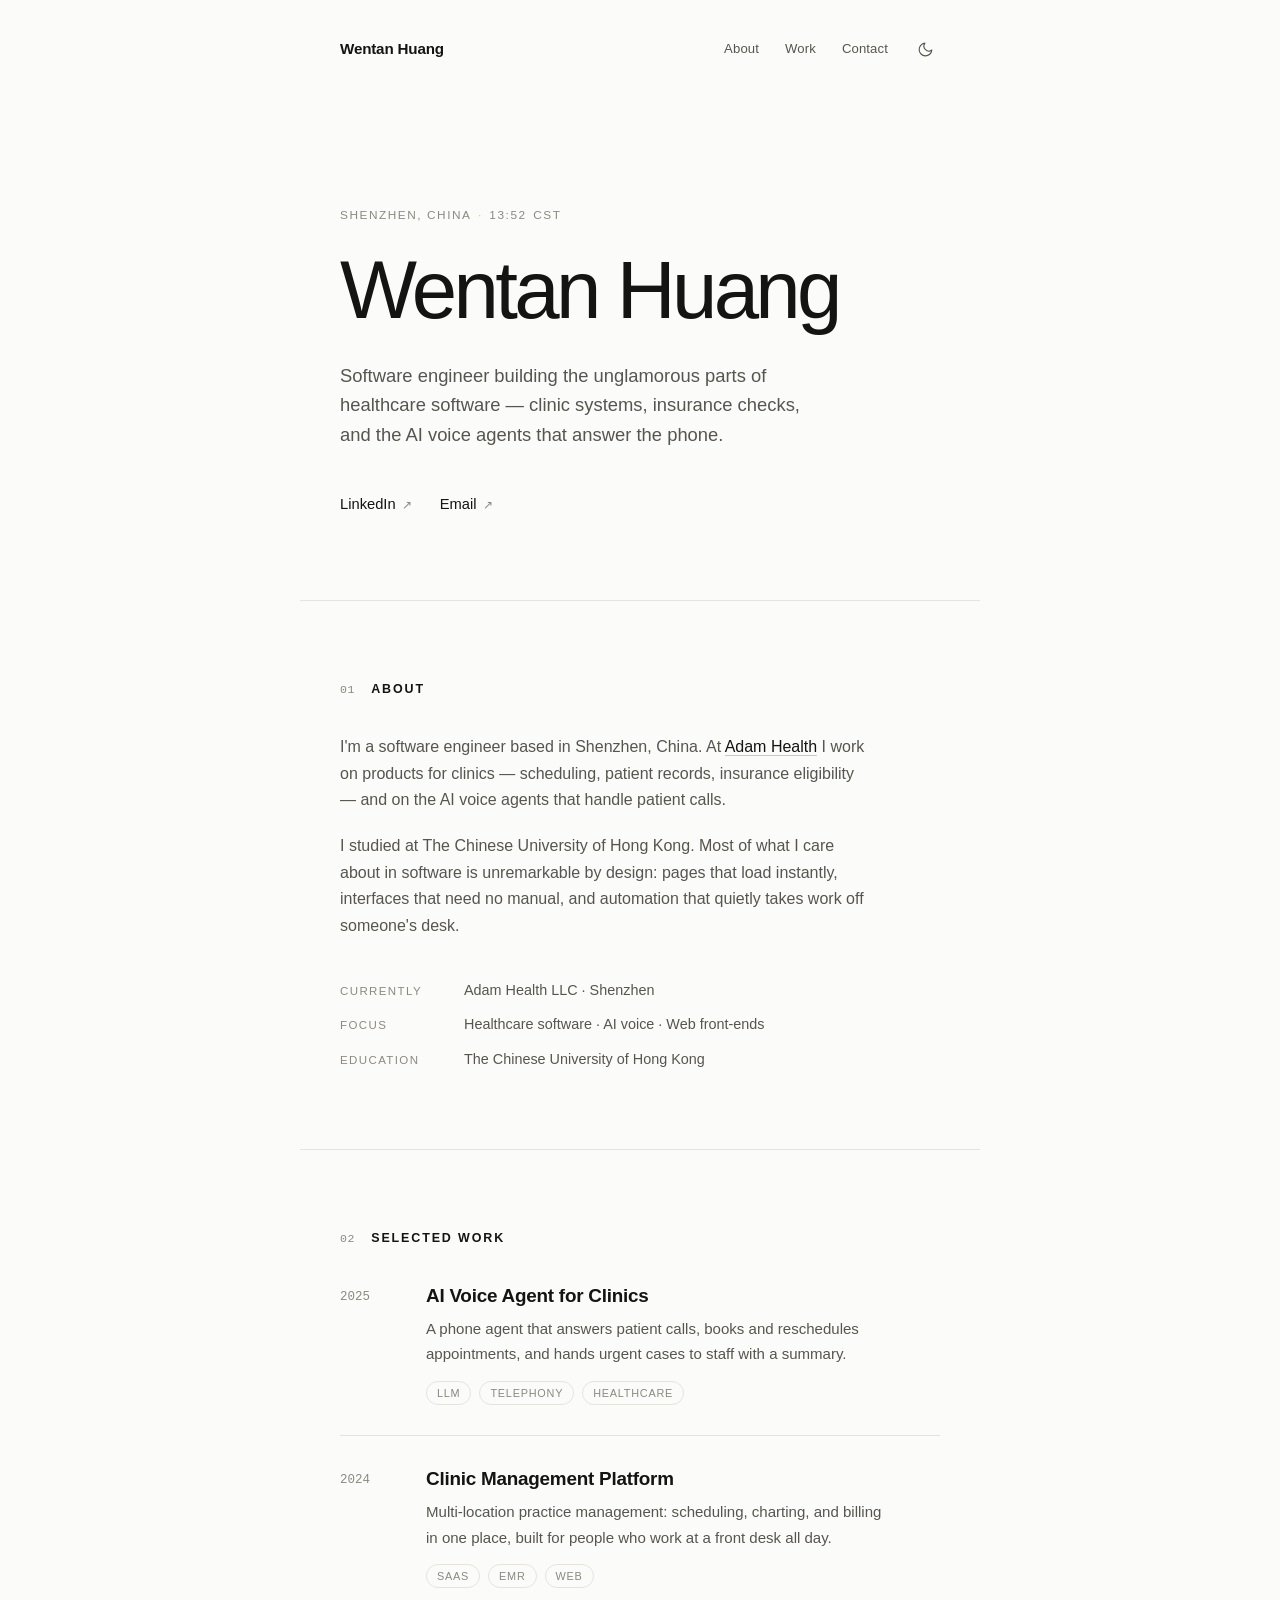
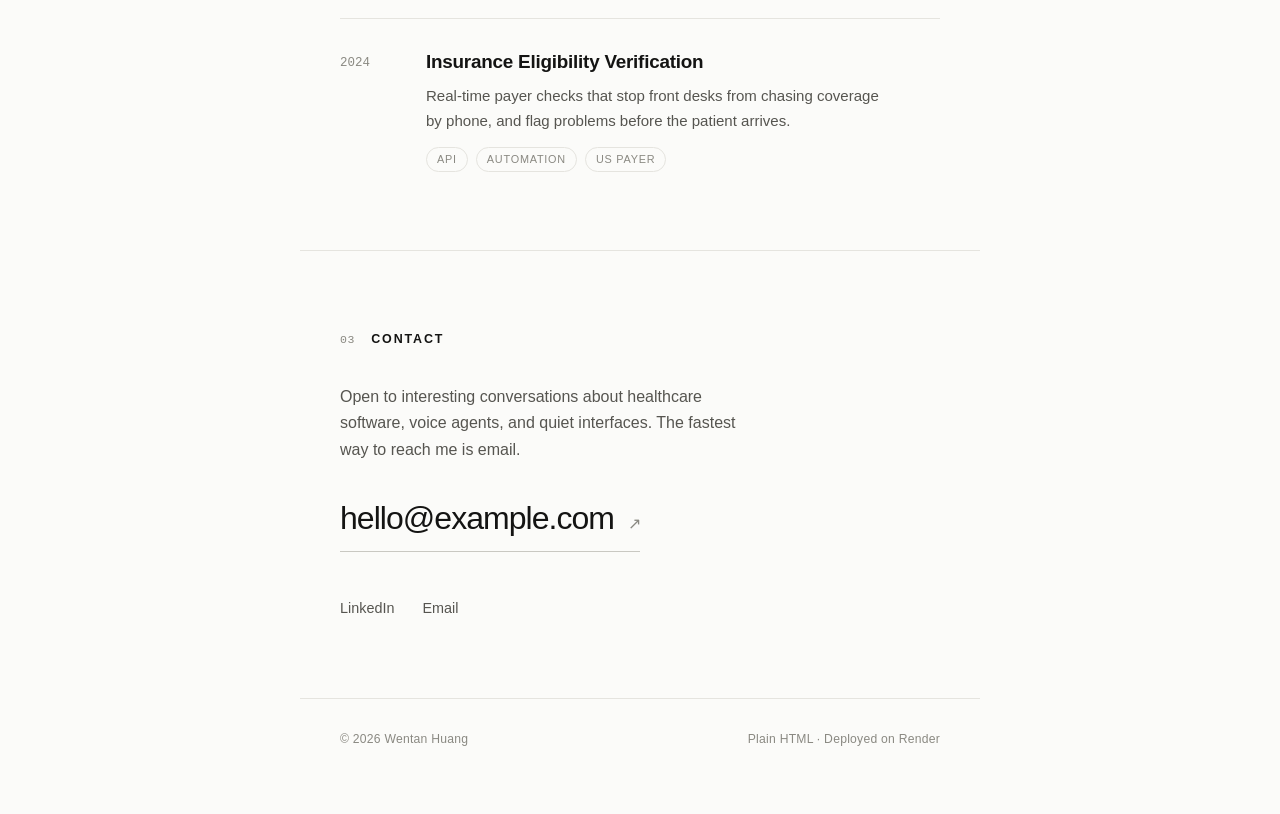
==== index.html @ 6c9fe2f2 "Personal site: minimal monochrome single page, ready for Render static hosting" ====
<!doctype html>
<html lang="en">
<head>
<meta charset="utf-8">
<meta name="viewport" content="width=device-width, initial-scale=1">

<title>Wentan Huang — Software engineer in Shenzhen</title>
<meta name="description" content="Wentan Huang is a software engineer in Shenzhen, China. He builds clinic software and AI voice agents at Adam Health.">
<meta name="author" content="Wentan Huang">
<!-- EDIT: 换成你的正式域名后，把下面这行的注释打开并改成实际地址 -->
<!-- <link rel="canonical" href="https://your-domain.com/"> -->

<meta property="og:type" content="profile">
<meta property="og:title" content="Wentan Huang — Software engineer in Shenzhen">
<meta property="og:description" content="Clinic software and AI voice agents at Adam Health.">
<meta property="og:url" content="https://your-domain.com/">
<!-- TODO: 绑定域名后把 og:image / og:url 换成真实的绝对地址 -->
<meta property="og:image" content="https://your-domain.com/og.png">
<meta name="twitter:card" content="summary_large_image">

<link rel="icon" href="favicon.svg" type="image/svg+xml">
<meta name="theme-color" content="#fbfbf9" media="(prefers-color-scheme: light)">
<meta name="theme-color" content="#0e0e0d" media="(prefers-color-scheme: dark)">

<link rel="stylesheet" href="styles.css">

<script>
  /* 在样式加载前定主题，避免闪白 */
  (function () {
    try {
      var t = localStorage.getItem('theme');
      if (t === 'light' || t === 'dark') document.documentElement.dataset.theme = t;
    } catch (e) {}
    document.documentElement.classList.add('js');
  })();
</script>

<script type="application/ld+json">
{
  "@context": "https://schema.org",
  "@type": "Person",
  "name": "Wentan Huang",
  "jobTitle": "Software Engineer",
  "worksFor": { "@type": "Organization", "name": "Adam Health LLC" },
  "alumniOf": { "@type": "CollegeOrUniversity", "name": "The Chinese University of Hong Kong" },
  "address": { "@type": "PostalAddress", "addressLocality": "Shenzhen", "addressRegion": "Guangdong", "addressCountry": "CN" },
  "sameAs": ["https://www.linkedin.com/in/wentan-huang-24117951/"]
}
</script>
</head>

<body>
<a class="skip-link" href="#main">Skip to content</a>

<header class="wrap site-header">
  <a class="wordmark" href="#top">Wentan Huang</a>

  <nav class="site-nav" aria-label="Sections">
    <a href="#about">About</a>
    <a href="#work">Work</a>
    <a href="#contact">Contact</a>
    <button class="theme-toggle" type="button" data-theme-toggle aria-label="Switch to dark theme">
      <svg class="i-moon" viewBox="0 0 24 24" width="17" height="17" fill="none" stroke="currentColor" stroke-width="1.6" stroke-linecap="round" stroke-linejoin="round" aria-hidden="true">
        <path d="M21 12.79A9 9 0 1 1 11.21 3 7 7 0 0 0 21 12.79Z"/>
      </svg>
      <svg class="i-sun" viewBox="0 0 24 24" width="17" height="17" fill="none" stroke="currentColor" stroke-width="1.6" stroke-linecap="round" stroke-linejoin="round" aria-hidden="true">
        <circle cx="12" cy="12" r="4"/>
        <path d="M12 2v2M12 20v2M4.93 4.93l1.41 1.41M17.66 17.66l1.41 1.41M2 12h2M20 12h2M4.93 19.07l1.41-1.41M17.66 6.34l1.41-1.41"/>
      </svg>
    </button>
  </nav>
</header>

<main id="main">

  <!-- ───────────────────────── Hero ───────────────────────── -->
  <section class="wrap hero" id="top">
    <p class="eyebrow">
      Shenzhen, China <span class="sep" aria-hidden="true">·</span>
      <span id="clock" aria-label="Local time in Shenzhen">--:--</span> CST
    </p>

    <h1>Wentan Huang</h1>

    <p class="lead">
      Software engineer building the unglamorous parts of healthcare software —
      clinic systems, insurance checks, and the AI voice agents that answer the phone.
    </p>

    <p class="hero-links">
      <a href="https://www.linkedin.com/in/wentan-huang-24117951/" target="_blank" rel="noopener noreferrer">
        LinkedIn <span class="arrow" aria-hidden="true">↗</span>
      </a>
      <!-- TODO: 换成你的真实邮箱 -->
      <a href="mailto:hello@example.com">Email <span class="arrow" aria-hidden="true">↗</span></a>
      <!-- TODO: 有 GitHub 就把下面这行取消注释，换成你的主页 -->
      <!-- <a href="https://github.com/yourname" target="_blank" rel="noopener noreferrer">GitHub <span class="arrow" aria-hidden="true">↗</span></a> -->
    </p>
  </section>

  <!-- ───────────────────────── About ───────────────────────── -->
  <section class="wrap section reveal" id="about" aria-labelledby="about-title">
    <div class="section-head">
      <span class="num" aria-hidden="true">01</span>
      <h2 id="about-title">About</h2>
    </div>

    <div class="prose">
      <p>
        I'm a software engineer based in Shenzhen, China. At
        <a class="inline" href="https://www.linkedin.com/company/adam-health" target="_blank" rel="noopener noreferrer">Adam&nbsp;Health</a>
        I work on products for clinics — scheduling, patient records, insurance eligibility —
        and on the AI voice agents that handle patient calls.
      </p>
      <p>
        I studied at The Chinese University of Hong Kong. Most of what I care about in software
        is unremarkable by design: pages that load instantly, interfaces that need no manual,
        and automation that quietly takes work off someone's desk.
      </p>
    </div>

    <dl class="facts">
      <div>
        <dt>Currently</dt>
        <dd>Adam Health LLC · Shenzhen</dd>
      </div>
      <div>
        <dt>Focus</dt>
        <dd>Healthcare software · AI voice · Web front-ends</dd>
      </div>
      <div>
        <dt>Education</dt>
        <dd>The Chinese University of Hong Kong</dd>
      </div>
      <!-- TODO: 想换成你的定位就改上面三行 -->
    </dl>
  </section>

  <!-- ───────────────────────── Work ───────────────────────── -->
  <section class="wrap section reveal" id="work" aria-labelledby="work-title">
    <div class="section-head">
      <span class="num" aria-hidden="true">02</span>
      <h2 id="work-title">Selected work</h2>
    </div>

    <!-- TODO: 这三条是我按你本地项目目录写的草稿，换成你想公开的项目/经历 -->
    <div class="work-list">
      <article class="work-item">
        <span class="year">2025</span>
        <div>
          <h3>AI Voice Agent for Clinics</h3>
          <p>A phone agent that answers patient calls, books and reschedules appointments, and hands urgent cases to staff with a summary.</p>
          <ul class="tags">
            <li>LLM</li><li>Telephony</li><li>Healthcare</li>
          </ul>
        </div>
      </article>

      <article class="work-item">
        <span class="year">2024</span>
        <div>
          <h3>Clinic Management Platform</h3>
          <p>Multi-location practice management: scheduling, charting, and billing in one place, built for people who work at a front desk all day.</p>
          <ul class="tags">
            <li>SaaS</li><li>EMR</li><li>Web</li>
          </ul>
        </div>
      </article>

      <article class="work-item">
        <span class="year">2024</span>
        <div>
          <h3>Insurance Eligibility Verification</h3>
          <p>Real-time payer checks that stop front desks from chasing coverage by phone, and flag problems before the patient arrives.</p>
          <ul class="tags">
            <li>API</li><li>Automation</li><li>US Payer</li>
          </ul>
        </div>
      </article>
    </div>
  </section>

  <!-- ───────────────────────── Contact ───────────────────────── -->
  <section class="wrap section reveal" id="contact" aria-labelledby="contact-title">
    <div class="section-head">
      <span class="num" aria-hidden="true">03</span>
      <h2 id="contact-title">Contact</h2>
    </div>

    <p class="contact-lead">
      Open to interesting conversations about healthcare software, voice agents, and quiet interfaces.
      The fastest way to reach me is email.
    </p>

    <!-- TODO: 换成你的真实邮箱 -->
    <a class="big-link" href="mailto:hello@example.com">hello@example.com <span class="arrow" aria-hidden="true">↗</span></a>

    <ul class="social">
      <li>
        <a href="https://www.linkedin.com/in/wentan-huang-24117951/" target="_blank" rel="noopener noreferrer">LinkedIn</a>
      </li>
      <li>
        <a href="mailto:hello@example.com">Email</a>
      </li>
      <!-- TODO: 有 GitHub 就放开 -->
      <!-- <li><a href="https://github.com/yourname" target="_blank" rel="noopener noreferrer">GitHub</a></li> -->
    </ul>
  </section>

</main>

<footer class="wrap site-footer">
  <span>© <span data-year>2026</span> Wentan Huang</span>
  <span>Plain HTML · Deployed on Render</span>
</footer>

<script src="main.js"></script>
</body>
</html>
---- styles.css ----
/* ============================================================
   Wentan Huang — personal site
   Minimal, monochrome, no dependencies. Files: index.html, styles.css, main.js
   ============================================================ */

/* ---------- tokens ---------- */
:root {
  --bg: #fbfbf9;
  --ink: #141413;
  --ink-soft: #565550;
  --ink-faint: #8a8982;
  --line: #e5e4df;
  --line-strong: #c9c8c2;
  --ease: cubic-bezier(.22, .61, .36, 1);
  --maxw: 680px;
  --gutter: clamp(20px, 5vw, 40px);
  color-scheme: light;
}

:root[data-theme="dark"] {
  --bg: #0e0e0d;
  --ink: #f1f0ea;
  --ink-soft: #a6a59e;
  --ink-faint: #6f6e68;
  --line: #232320;
  --line-strong: #3b3b36;
  color-scheme: dark;
}

@media (prefers-color-scheme: dark) {
  :root:not([data-theme="light"]) {
    --bg: #0e0e0d;
    --ink: #f1f0ea;
    --ink-soft: #a6a59e;
    --ink-faint: #6f6e68;
    --line: #232320;
    --line-strong: #3b3b36;
    color-scheme: dark;
  }
}

/* ---------- base ---------- */
*, *::before, *::after { box-sizing: border-box; }

html {
  -webkit-text-size-adjust: 100%;
  scroll-behavior: smooth;
}

body {
  margin: 0;
  background: var(--bg);
  color: var(--ink);
  font-family: -apple-system, BlinkMacSystemFont, "SF Pro Text", "Segoe UI",
               "Helvetica Neue", Helvetica, "PingFang SC", "Hiragino Sans GB",
               "Microsoft YaHei", sans-serif;
  font-size: 16px;
  line-height: 1.68;
  -webkit-font-smoothing: antialiased;
  -moz-osx-font-smoothing: grayscale;
  text-rendering: optimizeLegibility;
}

::selection { background: var(--ink); color: var(--bg); }

a { color: inherit; }

:focus-visible {
  outline: 2px solid var(--ink);
  outline-offset: 3px;
  border-radius: 2px;
}

.skip-link {
  position: absolute;
  top: -100px;
  left: 12px;
  z-index: 20;
  padding: 10px 14px;
  background: var(--ink);
  color: var(--bg);
  font-size: .85rem;
  text-decoration: none;
}
.skip-link:focus { top: 12px; }

.wrap {
  width: 100%;
  max-width: var(--maxw);
  margin: 0 auto;
  padding-inline: var(--gutter);
}

.num, .year { font-family: ui-monospace, SFMono-Regular, "SF Mono", Menlo, Consolas, monospace; }

/* ---------- header ---------- */
.site-header {
  display: flex;
  align-items: center;
  justify-content: space-between;
  gap: 24px;
  padding-block: clamp(22px, 4vw, 34px);
}

.wordmark {
  font-size: .95rem;
  font-weight: 600;
  letter-spacing: -.012em;
  text-decoration: none;
  white-space: nowrap;
}

.site-nav {
  display: flex;
  align-items: center;
  gap: clamp(16px, 3vw, 26px);
  font-size: .82rem;
  letter-spacing: .01em;
}

.site-nav > a {
  color: var(--ink-soft);
  text-decoration: none;
  transition: color .2s var(--ease);
}
.site-nav > a:hover { color: var(--ink); }

.theme-toggle {
  display: grid;
  place-items: center;
  width: 30px;
  height: 30px;
  margin-left: -4px;
  padding: 0;
  border: 1px solid transparent;
  border-radius: 50%;
  background: none;
  color: var(--ink-soft);
  cursor: pointer;
  transition: color .2s var(--ease), border-color .2s var(--ease), background-color .2s var(--ease);
}
.theme-toggle:hover { color: var(--ink); border-color: var(--line); }
.i-sun { display: none; }

[data-theme="dark"] .i-sun { display: block; }
[data-theme="dark"] .i-moon { display: none; }

@media (prefers-color-scheme: dark) {
  :root:not([data-theme="light"]) .i-sun { display: block; }
  :root:not([data-theme="light"]) .i-moon { display: none; }
}

/* ---------- hero ---------- */
.hero {
  padding-top: clamp(56px, 12vh, 132px);
  padding-bottom: clamp(52px, 9vh, 96px);
}

.eyebrow {
  display: flex;
  align-items: center;
  flex-wrap: wrap;
  gap: .55em;
  margin: 0;
  font-size: .74rem;
  letter-spacing: .13em;
  text-transform: uppercase;
  color: var(--ink-faint);
}
.eyebrow .sep { color: var(--line-strong); }
#clock { font-variant-numeric: tabular-nums; }

h1 {
  margin: clamp(18px, 2.4vw, 26px) 0 0;
  font-size: clamp(2.9rem, 10.4vw, 5.1rem);
  font-weight: 500;
  line-height: .94;
  letter-spacing: -.045em;
}

.lead {
  max-width: 46ch;
  margin: clamp(22px, 3.2vw, 32px) 0 0;
  font-size: clamp(1.02rem, 1.6vw, 1.15rem);
  line-height: 1.62;
  color: var(--ink-soft);
}

.hero-links {
  display: flex;
  flex-wrap: wrap;
  gap: 10px 28px;
  margin: clamp(30px, 4vw, 42px) 0 0;
  font-size: .92rem;
}

.hero-links a {
  text-decoration: none;
  color: var(--ink);
  padding-bottom: 2px;
  background-image: linear-gradient(var(--ink), var(--ink));
  background-repeat: no-repeat;
  background-position: 0 100%;
  background-size: 0% 1px;
  transition: background-size .35s var(--ease);
}
.hero-links a:hover,
.hero-links a:focus-visible { background-size: 100% 1px; }

.arrow {
  display: inline-block;
  margin-left: 2px;
  font-size: .8em;
  color: var(--ink-faint);
  transition: transform .25s var(--ease), color .25s var(--ease);
}
a:hover > .arrow { transform: translate(2px, -2px); color: var(--ink); }

/* ---------- sections ---------- */
.section {
  padding-block: clamp(46px, 7vw, 78px);
  border-top: 1px solid var(--line);
  scroll-margin-top: 16px;
}

.section-head {
  display: flex;
  align-items: baseline;
  gap: 16px;
  margin-bottom: clamp(24px, 3.4vw, 34px);
}

.section-head .num {
  font-size: .72rem;
  letter-spacing: .06em;
  color: var(--ink-faint);
}

.section-head h2 {
  margin: 0;
  font-size: .78rem;
  font-weight: 600;
  letter-spacing: .15em;
  text-transform: uppercase;
}

.prose p {
  max-width: 60ch;
  margin: 0 0 1.15em;
  color: var(--ink-soft);
}
.prose p:last-child { margin-bottom: 0; }

.inline {
  color: var(--ink);
  text-decoration: none;
  border-bottom: 1px solid var(--line-strong);
  transition: border-color .2s var(--ease);
}
.inline:hover { border-color: var(--ink); }

/* ---------- facts ---------- */
.facts {
  display: grid;
  gap: 10px;
  margin: clamp(26px, 4vw, 38px) 0 0;
  font-size: .9rem;
}
.facts > div {
  display: grid;
  grid-template-columns: 108px 1fr;
  gap: 16px;
  align-items: baseline;
}
.facts dt {
  font-size: .72rem;
  letter-spacing: .12em;
  text-transform: uppercase;
  color: var(--ink-faint);
}
.facts dd { margin: 0; color: var(--ink-soft); }

/* ---------- work ---------- */
.work-item {
  display: grid;
  grid-template-columns: 64px 1fr;
  gap: 22px;
  padding-block: clamp(22px, 3vw, 30px);
}
.work-item + .work-item { border-top: 1px solid var(--line); }
.work-item:first-child { padding-top: 0; }
.work-item:last-child { padding-bottom: 0; }

.work-item .year {
  padding-top: 4px;
  font-size: .78rem;
  color: var(--ink-faint);
  font-variant-numeric: tabular-nums;
}

.work-item h3 {
  margin: 0;
  font-size: clamp(1.04rem, 2vw, 1.18rem);
  font-weight: 550;
  letter-spacing: -.012em;
  line-height: 1.35;
}

.work-item p {
  max-width: 56ch;
  margin: 8px 0 0;
  font-size: .94rem;
  color: var(--ink-soft);
}

.tags {
  display: flex;
  flex-wrap: wrap;
  gap: 8px;
  margin: 14px 0 0;
  padding: 0;
  list-style: none;
}
.tags li {
  padding: 2px 10px;
  border: 1px solid var(--line);
  border-radius: 999px;
  font-size: .68rem;
  letter-spacing: .07em;
  text-transform: uppercase;
  color: var(--ink-faint);
  white-space: nowrap;
}

/* ---------- contact ---------- */
.contact-lead {
  max-width: 48ch;
  margin: 0;
  color: var(--ink-soft);
}

.big-link {
  display: inline-flex;
  align-items: baseline;
  gap: 12px;
  margin-top: clamp(20px, 3vw, 28px);
  padding-bottom: 5px;
  font-size: clamp(1.35rem, 4.4vw, 2rem);
  letter-spacing: -.03em;
  text-decoration: none;
  border-bottom: 1px solid var(--line-strong);
  transition: border-color .25s var(--ease);
}
.big-link:hover { border-color: var(--ink); }
.big-link .arrow { font-size: .5em; }

.social {
  display: flex;
  flex-wrap: wrap;
  gap: 12px 28px;
  margin: clamp(32px, 4.5vw, 44px) 0 0;
  padding: 0;
  list-style: none;
  font-size: .9rem;
}
.social a {
  color: var(--ink-soft);
  text-decoration: none;
  border-bottom: 1px solid transparent;
  padding-bottom: 2px;
  transition: color .2s var(--ease), border-color .2s var(--ease);
}
.social a:hover { color: var(--ink); border-color: var(--line-strong); }

/* ---------- footer ---------- */
.site-footer {
  display: flex;
  flex-wrap: wrap;
  justify-content: space-between;
  gap: 10px 24px;
  padding-block: 30px clamp(40px, 7vw, 64px);
  border-top: 1px solid var(--line);
  font-size: .76rem;
  letter-spacing: .02em;
  color: var(--ink-faint);
}

/* ---------- reveal on scroll (only when JS is on) ---------- */
.js .reveal {
  opacity: 0;
  transform: translateY(12px);
  transition: opacity .75s var(--ease), transform .75s var(--ease);
}
.js .reveal.is-in {
  opacity: 1;
  transform: none;
}

/* ---------- motion / small screens ---------- */
@media (prefers-reduced-motion: reduce) {
  html { scroll-behavior: auto; }
  .js .reveal { opacity: 1 !important; transform: none !important; transition: none !important; }
  *, *::before, *::after {
    animation-duration: .001ms !important;
    animation-iteration-count: 1 !important;
    transition-duration: .001ms !important;
  }
}

@media (max-width: 560px) {
  .site-nav { gap: 14px; font-size: .78rem; }
  .work-item { grid-template-columns: 1fr; gap: 6px; }
  .work-item .year { padding-top: 0; }
  .facts > div { grid-template-columns: 1fr; gap: 2px; }
  .big-link { word-break: break-word; }
}

@media (max-width: 400px) {
  .site-header { gap: 12px; }
  .wordmark { font-size: .84rem; }
  .site-nav { gap: 11px; font-size: .73rem; }
  .theme-toggle { width: 26px; height: 26px; margin-left: -2px; }
  h1 { font-size: clamp(2.5rem, 13vw, 3.4rem); }
  .lead { font-size: 1rem; }
}

@media (print) {
  .theme-toggle, .skip-link { display: none; }
  body { background: #fff; color: #000; }
}
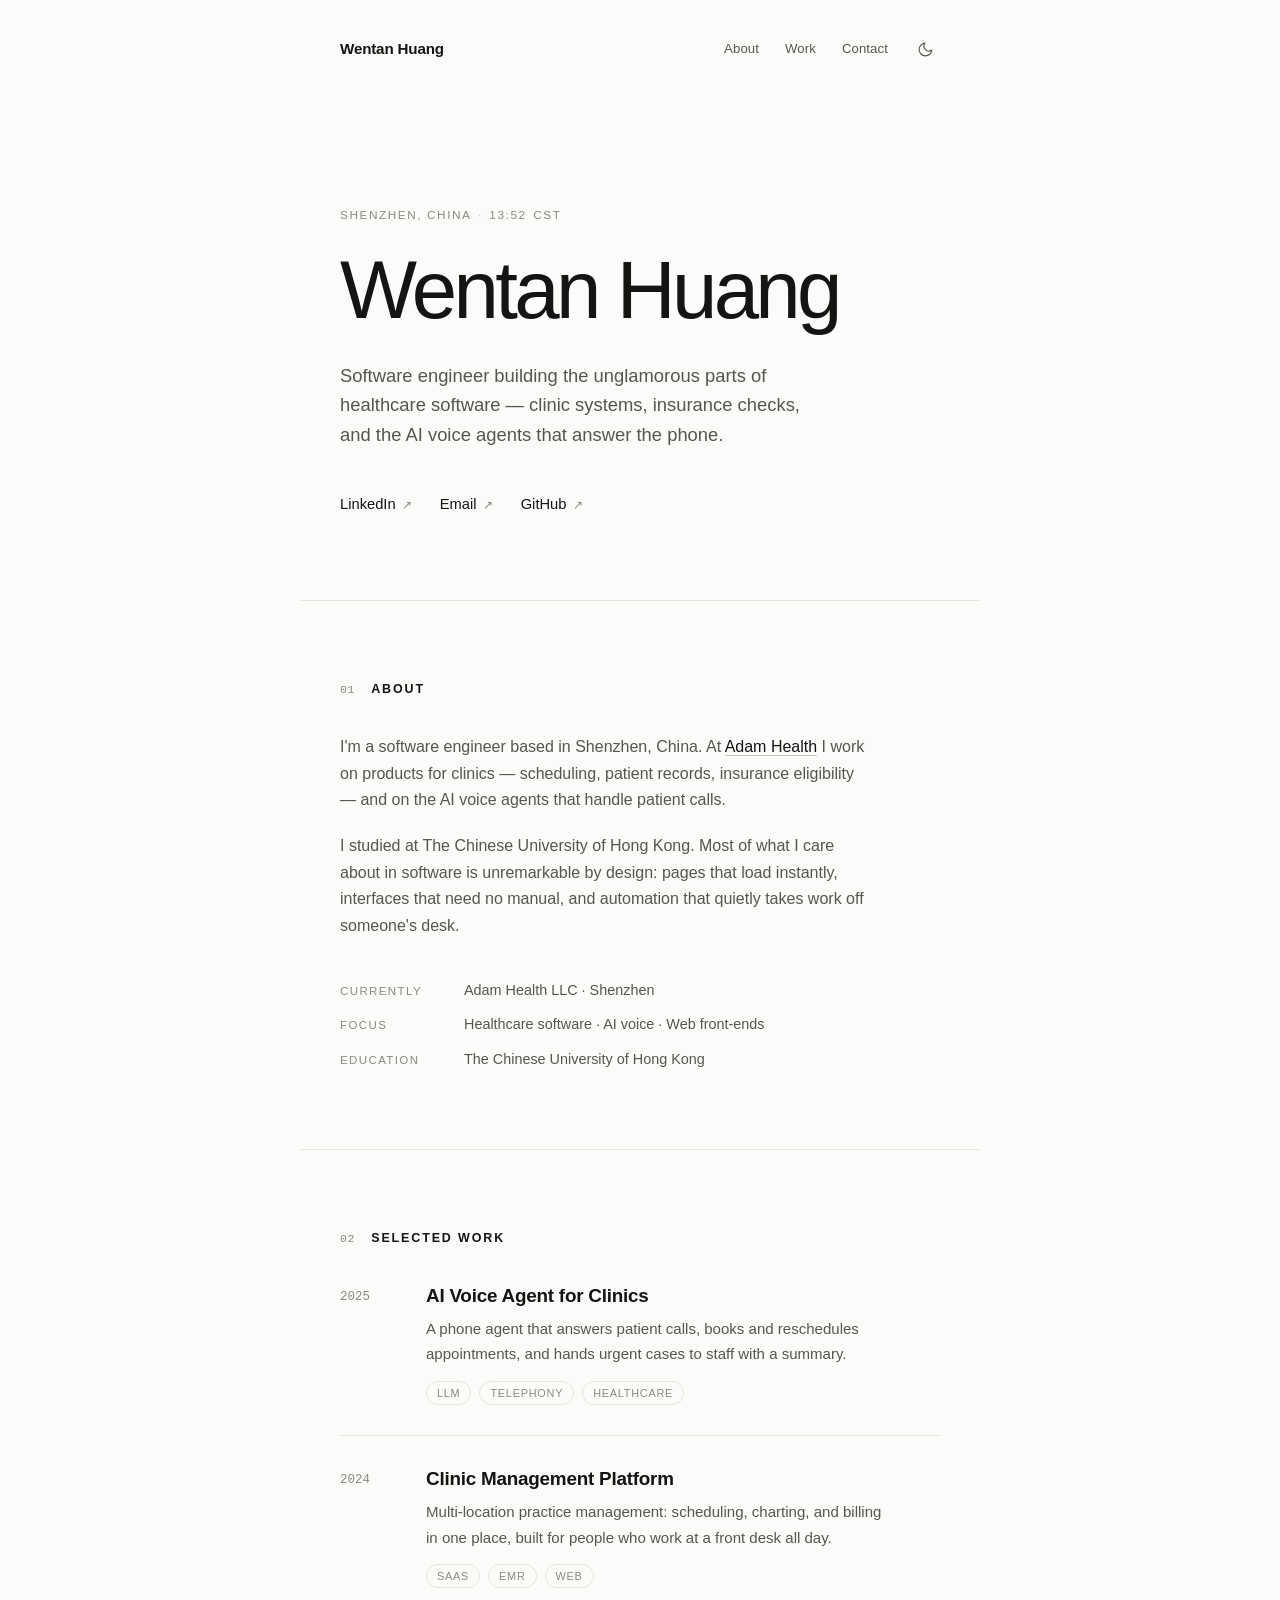
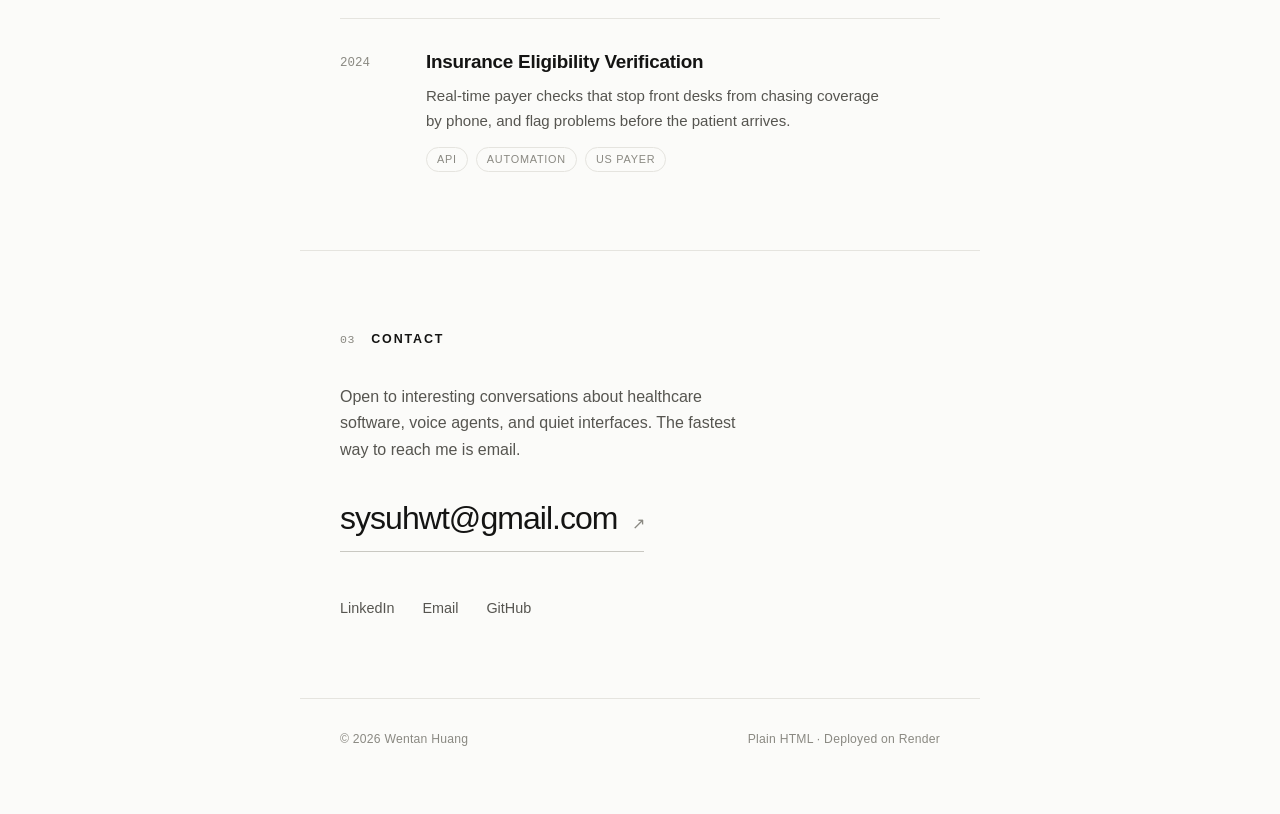
==== commit f9661497: "Add real email, GitHub links, and JSON-LD sameAs" ====
--- a/index.html
+++ b/index.html
@@ -44,7 +44,10 @@
   "worksFor": { "@type": "Organization", "name": "Adam Health LLC" },
   "alumniOf": { "@type": "CollegeOrUniversity", "name": "The Chinese University of Hong Kong" },
   "address": { "@type": "PostalAddress", "addressLocality": "Shenzhen", "addressRegion": "Guangdong", "addressCountry": "CN" },
-  "sameAs": ["https://www.linkedin.com/in/wentan-huang-24117951/"]
+  "sameAs": [
+    "https://www.linkedin.com/in/wentan-huang-24117951/",
+    "https://github.com/HUANGWentan"
+  ]
 }
 </script>
 </head>
@@ -92,9 +95,8 @@
         LinkedIn <span class="arrow" aria-hidden="true">↗</span>
       </a>
       <!-- TODO: 换成你的真实邮箱 -->
-      <a href="mailto:hello@example.com">Email <span class="arrow" aria-hidden="true">↗</span></a>
-      <!-- TODO: 有 GitHub 就把下面这行取消注释，换成你的主页 -->
-      <!-- <a href="https://github.com/yourname" target="_blank" rel="noopener noreferrer">GitHub <span class="arrow" aria-hidden="true">↗</span></a> -->
+      <a href="mailto:sysuhwt@gmail.com">Email <span class="arrow" aria-hidden="true">↗</span></a>
+      <a href="https://github.com/HUANGWentan" target="_blank" rel="noopener noreferrer">GitHub <span class="arrow" aria-hidden="true">↗</span></a>
     </p>
   </section>
 
@@ -193,17 +195,17 @@
     </p>
 
     <!-- TODO: 换成你的真实邮箱 -->
-    <a class="big-link" href="mailto:hello@example.com">hello@example.com <span class="arrow" aria-hidden="true">↗</span></a>
+    <a class="big-link" href="mailto:sysuhwt@gmail.com">sysuhwt@gmail.com <span class="arrow" aria-hidden="true">↗</span></a>
 
     <ul class="social">
       <li>
         <a href="https://www.linkedin.com/in/wentan-huang-24117951/" target="_blank" rel="noopener noreferrer">LinkedIn</a>
       </li>
       <li>
-        <a href="mailto:hello@example.com">Email</a>
+        <a href="mailto:sysuhwt@gmail.com">Email</a>
       </li>
       <!-- TODO: 有 GitHub 就放开 -->
-      <!-- <li><a href="https://github.com/yourname" target="_blank" rel="noopener noreferrer">GitHub</a></li> -->
+      <li><a href="https://github.com/HUANGWentan" target="_blank" rel="noopener noreferrer">GitHub</a></li>
     </ul>
   </section>
 
